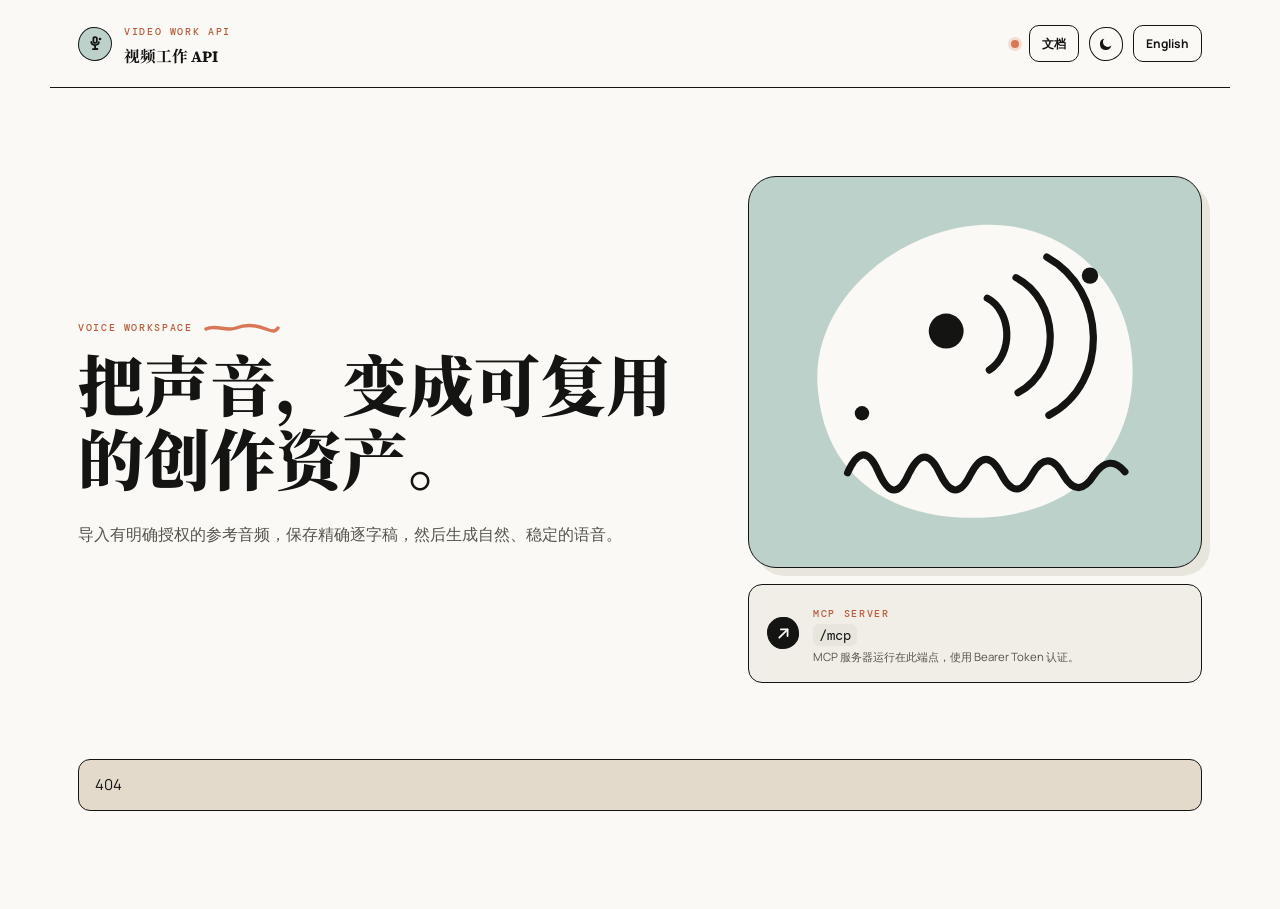
==== static/index.html @ a983465c "fix(ui): hide redundant single-generation action Signed-off-by: LIghtJUNction <lightjunction.me@gmai" ====
<!doctype html>
<html lang="zh-CN">
<head>
  <meta charset="utf-8">
  <meta name="viewport" content="width=device-width,initial-scale=1">
  <script>try{document.documentElement.dataset.theme=localStorage.getItem("vwa-theme")||"light"}catch(e){document.documentElement.dataset.theme="light"}</script>
  <title>Video Work API · 视频工作 API</title>
  <link rel="icon" type="image/svg+xml" href="/static/favicon.svg?v=20260721d">
  <link rel="stylesheet" href="/static/styles.css?v=20260722d">
  <script src="/static/theme.js?v=20260721" defer></script>
</head>
<body>
  <header class="site-header">
    <a class="brand" href="/" aria-label="Video Work API">
      <span class="brand-mark" aria-hidden="true"><svg viewBox="0 0 20 20" fill="none" stroke="currentColor" stroke-width="1.8" stroke-linecap="round"><path d="M8.4 4.1 C 8.2 2.8, 12 2.7, 11.9 4.3 L 11.8 7.6 C 11.9 9.2, 8.3 9.3, 8.4 7.8 Z"/><path d="M6.3 8 C 6.1 11.9, 14 12.1, 13.8 8.2"/><path d="M10.1 12.1 L 10.1 14.5"/><path d="M7.9 15.2 L 12.4 15"/><circle cx="15" cy="5" r="1.3" fill="currentColor" stroke="none"/></svg></span>
      <span><span class="eyebrow">VIDEO WORK API</span><strong data-i18n="title">视频工作 API</strong></span>
    </a>
    <div class="header-actions">
      <span id="modelState" class="status-pill"></span>
      <a class="button secondary compact" href="/docs" data-i18n="docs">文档</a>
      <button id="themeToggle" class="secondary compact" type="button" aria-label="切换亮色 / 深色模式">
        <svg class="icon-moon" viewBox="0 0 16 16" aria-hidden="true"><path fill="currentColor" d="M13.4 9.6 A5.8 5.8 0 1 1 6.4 2.6 A4.5 4.5 0 0 0 13.4 9.6 Z"/></svg>
        <svg class="icon-sun" viewBox="0 0 16 16" aria-hidden="true"><circle cx="8" cy="8" r="3.1" fill="currentColor"/><g stroke="currentColor" stroke-width="1.6" stroke-linecap="round"><path d="M8 1.2v1.8M8 13v1.8M1.2 8h1.8M13 8h1.8M3.2 3.2l1.3 1.3M11.5 11.5l1.3 1.3M12.8 3.2l-1.3 1.3M4.5 11.5l-1.3 1.3"/></g></svg>
      </button>
      <button id="language" class="secondary compact" type="button">English</button>
      <button id="modelDownload" class="secondary compact hidden" type="button" data-i18n="downloadModel">下载模型</button>
      <button id="logout" class="secondary compact hidden" type="button" data-i18n="logout">退出</button>
    </div>
  </header>
  <main>
    <section class="hero">
      <div class="hero-copy">
        <p class="eyebrow" data-i18n="workspaceEyebrow">VOICE WORKSPACE</p>
        <h1 data-i18n="workspaceTitle">把声音，变成可复用的创作资产。</h1>
        <p class="hero-lead" data-i18n="workspaceLead">导入有明确授权的参考音频，保存精确逐字稿，然后生成自然、稳定的语音。</p>
      </div>
      <div class="hero-visual">
        <svg class="hero-art" viewBox="0 0 440 380" role="img" aria-hidden="true" xmlns="http://www.w3.org/2000/svg">
          <path id="ivory-carrier" fill="#FAF9F5" d="M222 47 C 301 41, 367 95, 373 176 C 379 255, 331 323, 237 331 C 151 338, 75 301, 67 207 C 59 121, 143 53, 222 47 Z"/>
          <circle id="voice-source" cx="192" cy="150" r="17" fill="#141413"/>
          <g fill="none" stroke="#141413" stroke-width="7" stroke-linecap="round">
            <path id="ripple-1" d="M232 118 C 256 131, 258 172, 234 188"/>
            <path id="ripple-2" d="M260 98 C 302 120, 306 186, 262 210"/>
            <path id="ripple-3" d="M290 78 C 348 110, 352 200, 292 232"/>
            <path id="wave-band" d="M96 288 C 106 266, 116 264, 126 287 C 136 310, 146 311, 156 288 C 166 268, 176 267, 186 289 C 196 310, 206 310, 216 289 C 226 270, 236 270, 246 290 C 256 309, 266 308, 276 289 C 286 272, 296 272, 306 290 C 316 307, 326 306, 336 290 C 346 276, 356 275, 366 287"/>
          </g>
          <circle cx="332" cy="96" r="8" fill="#141413"/>
          <circle cx="110" cy="230" r="7" fill="#141413"/>
        </svg>
        <div class="endpoint-card">
          <div class="endpoint-icon" aria-hidden="true"><svg viewBox="0 0 16 16" fill="none" stroke="currentColor" stroke-width="1.9" stroke-linecap="round" stroke-linejoin="round"><path d="M3.5 12.5 L 12.2 3.8"/><path d="M5.2 3.6 L 12.4 3.5 L 12.3 10.7"/></svg></div>
          <div><span class="endpoint-label" data-i18n="endpointLabel">MCP SERVER</span><strong><code>/mcp</code></strong><p data-i18n="mcpHint">MCP 服务器运行在此端点，使用 Bearer Token 认证。</p><button id="copyAgentPrompt" class="secondary compact endpoint-copy hidden" type="button" data-i18n="copyAgentPrompt">复制 Agent 提示词</button></div>
        </div>
      </div>
    </section>
    <section id="notice" class="notice hidden" role="alert"></section>
    <section id="setupView" class="card auth-card hidden">
      <span class="step-badge">01</span>
      <h2 data-i18n="setupTitle">首次设置</h2><p data-i18n="setupHelp">运行 vwactl init 后，将一次性令牌和新密码填入此处。</p>
      <form id="setupForm"><label><span data-i18n="token">一次性令牌</span><input name="token" required autocomplete="one-time-code"></label><label><span data-i18n="password">管理员密码（至少 12 位）</span><input name="password" type="password" minlength="12" required autocomplete="new-password"></label><button data-i18n="finishSetup">完成设置</button></form>
    </section>
    <section id="loginView" class="card auth-card hidden">
      <span class="step-badge">02</span>
      <h2 data-i18n="loginTitle">管理员登录</h2><form id="loginForm"><label><span data-i18n="passwordShort">密码</span><input name="password" type="password" required autocomplete="current-password"></label><button data-i18n="login">登录</button></form>
      <div class="auth-divider"><span data-i18n="or">或</span></div>
      <button id="passkeyLogin" class="secondary hidden" type="button" data-i18n="passkeyLogin">使用 Passkey 登录</button>
      <p id="passkeyLoginSupport" class="hint hidden" data-i18n="passkeyUnsupported">当前浏览器或连接不支持 Passkey；远程访问请使用 HTTPS。</p>
    </section>
    <div id="studioView" class="hidden">
      <div class="studio">
      <aside class="card library">
        <div class="section-heading">
          <div class="library-title">
            <p class="eyebrow collapsible" data-i18n="libraryEyebrow">VOICE LIBRARY</p>
            <h2 data-i18n="library">音色库</h2>
            <p class="section-lead collapsible" data-i18n="libraryLead">管理说话人和已授权的参考音色。</p>
          </div>
          <button id="libraryToggle" class="secondary compact" type="button" aria-label="收起 / 展开音色库">
            <svg viewBox="0 0 16 16" aria-hidden="true"><path d="M10 2.5 L4.5 8 L10 13.5" fill="none" stroke="currentColor" stroke-width="2" stroke-linecap="round" stroke-linejoin="round"/></svg>
          </button>
        </div>
        <form id="speakerForm" class="inline collapsible"><label class="grow"><span data-i18n="speakerName">说话人名称</span><input name="name" maxlength="100" required></label><button data-i18n="addSpeaker">添加说话人</button></form>
        <div id="speakers" class="speaker-list collapsible"></div>
      </aside>
      <div class="studio-main">
      <section class="card generate">
        <div class="section-heading"><div><p class="eyebrow" data-i18n="generateEyebrow">GENERATE</p><h2 data-i18n="generateTitle">生成语音</h2><p class="section-lead" data-i18n="generateLead">选择音色，输入文案，马上试听结果。</p></div><span class="section-number">01</span></div>
        <form id="generateForm">
          <label><span data-i18n="voiceStyle">说话人 / 语气</span><select id="profileSelect" required aria-errormessage="generationError"></select></label>
          <label><span data-i18n="targetText">目标文案（每个非空行一条）</span><textarea id="targetText" name="target_text" rows="7" required aria-describedby="generationCount" aria-errormessage="generationError"></textarea></label>
          <div class="batch-toolbar"><span id="generationCount" class="batch-count"></span><span id="generationError" class="field-error" role="alert"></span></div>
          <label><span><span data-i18n="speed">语速</span> <output id="speedValue">1.00×</output></span><input id="speed" name="speed" type="range" min="0.75" max="1.25" step="0.05" value="1"></label>
          <div class="segmented generation-actions">
            <button id="generateButton">生成 0 条</button>
            <button id="generateSingleButton" class="secondary hidden" type="button" data-i18n="generateSingleButton">仅生成一条</button>
          </div>
        </form>
        <div id="generationBatch" class="batch-results hidden">
          <div class="batch-progress"><span id="generationProgressText" role="status" aria-live="polite" aria-atomic="true"></span><progress id="generationProgress" max="1" value="0"></progress><button id="retryGenerationFailures" type="button" class="secondary compact hidden"></button></div>
          <div id="generationJobs" class="job-list"></div>
        </div>
      </section>
      <section class="card subtitles">
        <div class="section-heading"><div><p class="eyebrow" data-i18n="subtitlesEyebrow">SUBTITLES</p><h2 data-i18n="subtitlesTitle">视频字幕提取</h2><p class="section-lead" data-i18n="subtitlesLead">输入 videos 目录中的视频文件名，提取带时间码的字幕。</p></div><span class="section-number">02</span></div>
        <form id="subtitleForm">
          <label class="grow"><span data-i18n="videoPath">视频文件名（每个非空行一项）</span><textarea id="videoPaths" name="video_path" rows="4" placeholder="clip-01.mp4&#10;clip-02.mp4" aria-describedby="subtitleCount subtitleError"></textarea></label>
          <div class="grow upload-field">
            <span data-i18n="videoUpload">也可上传视频文件（每个 ≤2 GB）</span>
            <div class="upload-control">
              <input id="videoFileInput" name="video" type="file" multiple accept="video/*,.mkv,.ts,.mpg,.mpeg,.flv,.wmv" class="visually-hidden">
              <button id="videoFileButton" type="button" class="secondary compact" data-i18n="chooseVideo">选择视频</button>
              <span id="videoFileName" class="upload-name" data-i18n="noFileChosen">未选择文件</span>
              <button id="videoFileClear" type="button" class="secondary compact hidden" data-i18n-aria-label="clearFiles" aria-label="清空已选文件" data-i18n="clear">清空</button>
            </div>
          </div>
          <div class="batch-toolbar"><span id="subtitleCount" class="batch-count"></span><span id="subtitleError" class="field-error" role="alert"></span></div>
          <button id="subtitleButton">提取 0 项字幕</button>
        </form>
        <p class="hint" data-i18n="subtitlesHint">首次提取会下载 ASR 模型，长视频可能需要几分钟。</p>
        <div id="subtitleBatch" class="batch-results hidden">
          <div class="batch-progress"><span id="subtitleProgressText" role="status" aria-live="polite" aria-atomic="true"></span><progress id="subtitleProgress" max="1" value="0"></progress><button id="retrySubtitleFailures" type="button" class="secondary compact hidden"></button></div>
          <div id="subtitleJobs" class="job-list"></div>
        </div>
      </section>
      <section class="card passkeys">
        <div class="section-heading"><div><p class="eyebrow">PASSKEYS</p><h2 data-i18n="passkeysTitle">Passkey 管理</h2><p class="section-lead" data-i18n="passkeysLead">添加本机或安全密钥，下次可免输密码登录。</p></div><span class="section-number">03</span></div>
        <p id="passkeySupport" class="hint hidden"></p>
        <form id="passkeyForm" class="inline"><label class="grow"><span data-i18n="passkeyName">设备名称</span><input name="name" maxlength="100" required placeholder="MacBook Touch ID"></label><button data-i18n="addPasskey">添加 Passkey</button></form>
        <div id="passkeyList" class="passkey-list"></div>
        <p class="hint" data-i18n="passwordRecovery">管理员密码会保留作为恢复登录方式。</p>
      </section>
      </div>
      </div>
    </div>
  </main>
  <template id="speakerTemplate">
    <article class="speaker">
      <div class="speaker-head">
        <h3></h3>
        <div class="speaker-head-actions">
          <button type="button" class="secondary compact rename-speaker" data-i18n="renameSpeaker">重命名</button>
          <button type="button" class="danger delete-speaker" data-i18n="deleteSpeaker">删除说话人</button>
        </div>
      </div>
      <div class="profiles"></div>
      <form class="profile-form">
        <p class="hint" data-i18n="recordPreferred">推荐：直接录制 8–15 秒</p>
        <div class="record-controls">
          <button type="button" class="record-start" data-i18n="startRecording">开始录音</button>
          <button type="button" class="record-stop secondary hidden" data-i18n="stopRecording">停止</button>
          <button type="button" class="record-discard secondary hidden" data-i18n="discardRecording">丢弃重录</button>
          <span class="record-timer">00:00</span>
        </div>
        <p class="record-state"></p>
        <audio class="record-preview hidden" controls></audio>
        <label><span data-i18n="styleName">语气名称</span><input name="style_name" maxlength="100" required></label>
        <label><span data-i18n="audioFile">音频（推荐 8–15 秒）</span><input name="audio" type="file" accept=".wav,.mp3,.m4a,.flac,.ogg,.webm,audio/*"></label>
        <label><span data-i18n="transcript">参考录音逐字稿</span><textarea name="prompt_text" maxlength="2000" rows="3" required></textarea></label>
        <label class="checkbox"><input name="consent" type="checkbox" required><span data-i18n="rights">我确认拥有克隆及使用该声音的明确权利和同意。</span></label>
        <button data-i18n="upload">上传并转换</button>
      </form>
    </article>
  </template>
  <script src="/static/batch-core.js?v=20260722e"></script>
  <script src="/static/agent-prompt.js?v=20260722-1"></script>
  <script src="/static/app.js?v=20260722g"></script>
</body>
</html>
---- static/styles.css ----
@import url("https://fonts.googleapis.com/css2?family=DM+Mono:wght@400;500&family=Manrope:wght@400;500;600;700;800&family=Noto+Serif+SC:wght@600;900&family=Source+Serif+4:opsz,wght@8..60,600;8..60,700;8..60,900&display=swap");

/* ————————————————————————————————————————————————
   Video Work API · Anthropic editorial design system
   ivory canvas / ink linework / one clay accent
   ———————————————————————————————————————————————— */

:root {
  color-scheme: light;
  --paper: #FAF9F5;
  --paper-2: #F0EEE6;
  --paper-3: #E8E6DC;
  --ink: #141413;
  --ink-soft: #57534B;
  --line-soft: #D8D4C8;
  --clay: #D97757;
  --clay-deep: #B85C3D;
  --surface-tint: #BCD1CA;
  --surface-warm: #E3DACC;
  --heather: #CBCADB;
  --danger: #A4442E;
  --on-strong: #FAF9F5;
  --ring: #D9775738;
  --shadow-pop: #1414132e;
  --serif: "Source Serif 4", "Noto Serif SC", "Source Han Serif SC", "Songti SC", Georgia, serif;
  --sans: "Manrope", system-ui, -apple-system, "PingFang SC", "Microsoft YaHei", sans-serif;
  --mono: "DM Mono", ui-monospace, "SF Mono", monospace;
  font: 15px/1.6 var(--sans);
}

[data-theme="dark"] {
  color-scheme: dark;
  --paper: #171613;
  --paper-2: #201F1A;
  --paper-3: #2B2A23;
  --ink: #EDEAE0;
  --ink-soft: #A8A399;
  --line-soft: #3B3930;
  --clay: #D97757;
  --clay-deep: #E08A66;
  --surface-tint: #2E3A35;
  --surface-warm: #38312A;
  --heather: #34333F;
  --danger: #D9776B;
  --on-strong: #FAF9F5;
  --ring: #D9775745;
  --shadow-pop: #00000070;
}

* { box-sizing: border-box; }
html { background: var(--paper); }
body {
  margin: 0;
  min-height: 100vh;
  color: var(--ink);
  background: var(--paper);
}
::selection { color: var(--paper); background: var(--clay); }

header, main { width: min(1180px, 100%); margin: auto; padding-inline: 28px; }

/* ——— header ——— */
.site-header {
  min-height: 88px;
  display: flex;
  align-items: center;
  justify-content: space-between;
  gap: 24px;
  border-bottom: 1.5px solid var(--ink);
}
.brand { display: flex; align-items: center; gap: 12px; color: var(--ink); text-decoration: none; }
.brand strong { display: block; margin-top: 2px; font-family: var(--serif); font-size: 1.05rem; font-weight: 700; letter-spacing: 0; }
.brand-mark {
  width: 34px; height: 34px;
  display: grid; place-items: center;
  border: 1.5px solid var(--ink);
  border-radius: 46% 54% 50% 50% / 52% 48% 52% 48%; /* hand-drawn wobble */
  color: var(--ink);
  background: var(--surface-tint);
}
.brand-mark svg { width: 20px; height: 20px; }
.header-actions, .inline, .record-controls { display: flex; align-items: center; gap: 10px; }

.eyebrow, .endpoint-label, .result-label {
  color: var(--clay-deep);
  font: 500 .68rem/1 var(--mono);
  letter-spacing: .16em;
  text-transform: uppercase;
}

.status-pill { display: inline-flex; align-items: center; gap: 7px; color: var(--ink-soft); font: 500 .76rem var(--mono); }
.status-pill::before {
  content: "";
  width: 8px; height: 8px;
  border-radius: 50%;
  background: var(--clay);
  box-shadow: 0 0 0 3px var(--ring);
}

/* ——— hero ——— */
.hero {
  display: grid;
  grid-template-columns: 1.15fr .85fr;
  align-items: center;
  gap: 56px;
  padding: 88px 0 76px;
}
.hero .eyebrow { display: flex; align-items: center; gap: 12px; }
.hero .eyebrow::after {
  content: "";
  width: 76px; height: 12px;
  background: url("data:image/svg+xml,%3Csvg xmlns='http://www.w3.org/2000/svg' width='76' height='12' viewBox='0 0 76 12'%3E%3Cpath d='M2 7 C 12 2, 22 10, 32 6 S 52 3, 62 7 S 72 8, 74 6' fill='none' stroke='%23D97757' stroke-width='3.5' stroke-linecap='round'/%3E%3C/svg%3E") center / contain no-repeat;
}
.hero h1 {
  max-width: 720px;
  margin: 18px 0 22px;
  font-family: var(--serif);
  font-weight: 900;
  font-size: clamp(2.5rem, 5.6vw, 4.4rem);
  line-height: 1.12;
}
.hero-lead { max-width: 560px; margin: 0; color: var(--ink-soft); font-size: 1.06rem; }

/* hero illustration: accent field + ivory carrier + ink gesture (inline SVG) */
.hero-visual { display: grid; gap: 16px; align-content: center; }
.hero-art {
  display: block;
  width: 100%;
  height: auto;
  border: 1.5px solid var(--ink);
  border-radius: 28px;
  background: var(--surface-tint);
  box-shadow: 8px 8px 0 var(--paper-3);
}

.endpoint-card {
  display: flex; gap: 14px; align-items: center;
  padding: 15px 18px;
  border: 1.5px solid var(--ink);
  border-radius: 14px;
  background: var(--paper-2);
}
.endpoint-icon {
  display: grid; place-items: center;
  flex: 0 0 32px; width: 32px; height: 32px;
  border: 1.5px solid var(--ink);
  border-radius: 50% 46% 52% 48% / 48% 52% 46% 54%;
  color: var(--paper);
  background: var(--ink);
}
.endpoint-icon svg { width: 15px; height: 15px; }
.endpoint-card strong { display: block; font: 500 1.1rem var(--mono); }
.endpoint-card code { color: var(--ink); }
.endpoint-card p { margin: 3px 0 0; color: var(--ink-soft); font-size: .76rem; }
.endpoint-copy { margin-top: 8px; }

.visually-hidden {
  position: absolute;
  width: 1px; height: 1px;
  padding: 0; margin: -1px;
  overflow: hidden;
  clip: rect(0 0 0 0);
  white-space: nowrap;
  border: 0;
}
.upload-field {
  display: grid; gap: 7px;
  color: var(--ink-soft);
  font-size: .8rem; font-weight: 600;
}
.upload-control { display: flex; align-items: center; gap: 8px; }
.upload-name {
  flex: 1; min-width: 0;
  overflow: hidden; text-overflow: ellipsis; white-space: nowrap;
  color: var(--ink-soft);
  font-size: .85rem; font-weight: 400;
}
.upload-name.has-file { color: var(--ink); }

/* ——— type & sections ——— */
h1, h2, h3 { margin: .2rem 0 .7rem; line-height: 1.15; }
h2 { font-family: var(--serif); font-weight: 700; font-size: 1.7rem; }
h3 { font-size: 1rem; }
main { padding-bottom: 80px; }

.studio {
  display: grid;
  grid-template-columns: minmax(300px, 380px) 1fr;
  gap: 22px;
  align-items: start;
  transition: grid-template-columns .35s cubic-bezier(.32,.72,0,1);
}
.studio.library-collapsed { grid-template-columns: 64px 1fr; }
.studio-main { display: grid; gap: 22px; }

.library .section-heading { margin-bottom: 18px; }
#libraryToggle { flex: 0 0 auto; width: 34px; height: 34px; padding: 0; display: inline-grid; place-items: center; border-radius: 50% 46% 52% 48% / 48% 52% 46% 54%; }
#libraryToggle svg { width: 15px; height: 15px; transition: transform .3s; }
.studio.library-collapsed #libraryToggle svg { transform: rotate(180deg); }
.studio.library-collapsed .library { padding: 16px 10px; }
.studio.library-collapsed .library .section-heading { flex-direction: column; align-items: center; gap: 16px; margin-bottom: 0; }
.studio.library-collapsed .library h2 { margin: 0; font-size: 1.05rem; writing-mode: vertical-rl; letter-spacing: .25em; }
.studio.library-collapsed .collapsible { display: none; }

.card {
  position: relative;
  padding: 28px;
  border: 1.5px solid var(--ink);
  border-radius: 20px;
  background: var(--paper);
  box-shadow: 8px 8px 0 var(--paper-3);
}
.auth-card { max-width: 560px; margin: 48px auto 40px; }
.auth-card > p { margin: -2px 0 26px; color: var(--ink-soft); }
.auth-divider { display: flex; align-items: center; gap: 10px; margin: 16px 0; color: var(--ink-soft); font-size: .75rem; }
.auth-divider::before, .auth-divider::after { content: ""; flex: 1; border-top: 1px solid var(--line-soft); }
#passkeyLogin { width: 100%; }

.step-badge {
  display: inline-grid; place-items: center;
  min-width: 34px; height: 25px;
  margin-bottom: 18px; padding-inline: 6px;
  border: 1.5px solid var(--ink);
  border-radius: 48% 52% 50% 50% / 55% 48% 52% 45%;
  color: var(--ink);
  background: var(--surface-warm);
  font: 500 .7rem var(--mono);
}
.section-heading { display: flex; align-items: flex-start; justify-content: space-between; gap: 18px; margin-bottom: 24px; }
.section-lead { margin: -2px 0 0; color: var(--ink-soft); font-size: .84rem; }
.section-number {
  display: inline-grid; place-items: center;
  width: 36px; height: 36px;
  border: 1.5px solid var(--ink);
  border-radius: 46% 54% 50% 50% / 52% 48% 55% 45%;
  color: var(--ink);
  background: var(--surface-tint);
  font: 500 .72rem var(--mono);
}
.generate .section-number { background: var(--surface-warm); }

.notice {
  margin-bottom: 18px;
  padding: 13px 16px;
  border: 1.5px solid var(--ink);
  border-radius: 12px;
  color: var(--ink);
  background: var(--surface-warm);
}
.hidden { display: none !important; }

/* ——— forms ——— */
form { display: grid; gap: 16px; }
label { display: grid; gap: 7px; color: var(--ink-soft); font-size: .8rem; font-weight: 600; }
.grow { flex: 1; }

input, textarea, select, button, .button {
  font: inherit;
  border-radius: 10px;
  border: 1.5px solid var(--line-soft);
  padding: 11px 13px;
}
input, textarea, select {
  width: 100%;
  color: var(--ink);
  background: var(--paper);
  outline: none;
  transition: border-color .15s, box-shadow .15s;
}
textarea { resize: vertical; min-height: 146px; }
input:focus, textarea:focus, select:focus {
  border-color: var(--ink);
  box-shadow: 0 0 0 3px var(--ring);
}
input[type="range"] { accent-color: var(--clay); padding-inline: 0; border-color: transparent; background: transparent; }
.checkbox input { accent-color: var(--clay); }

.inline {
  align-items: end;
  padding: 14px;
  border: 1.5px solid var(--line-soft);
  border-radius: 13px;
  background: var(--paper-2);
}
.inline button { flex: 0 0 auto; }

button, .button {
  color: var(--paper);
  border: 1.5px solid var(--ink);
  background: var(--ink);
  font-weight: 700;
  cursor: pointer;
  text-align: center;
  text-decoration: none;
  transition: transform .15s, box-shadow .15s;
}
button:hover, .button:hover { transform: translate(-1px, -1px); box-shadow: 3px 3px 0 var(--clay); }
button.secondary, .button.secondary {
  color: var(--ink);
  border-color: var(--ink);
  background: transparent;
}
button.danger {
  padding: 6px 10px;
  color: var(--danger);
  border-color: var(--danger);
  background: transparent;
  font-size: .72rem;
}
button:disabled { opacity: .5; cursor: wait; transform: none; box-shadow: none; }
:focus-visible { outline: 3px solid var(--clay); outline-offset: 2px; }
.compact { padding: 8px 12px; font-size: .8rem; }

.segmented {
  display: grid;
  grid-template-columns: minmax(0, 1fr) minmax(7.5rem, .32fr);
}
.segmented > button {
  min-width: 0;
  border-radius: 0;
}
.segmented > button:first-child { border-radius: 10px 0 0 10px; }
.segmented > button:last-child {
  margin-left: -1.5px;
  border-radius: 0 10px 10px 0;
  padding-inline: 10px;
  white-space: nowrap;
}
.segmented > button:focus-visible { position: relative; z-index: 1; }

#themeToggle { display: inline-grid; place-items: center; width: 34px; height: 34px; padding: 0; border-radius: 50% 46% 52% 48% / 48% 52% 46% 54%; }
#themeToggle svg { width: 16px; height: 16px; }
[data-theme="light"] .icon-sun, [data-theme="dark"] .icon-moon { display: none; }

/* ——— speakers & profiles ——— */
.speaker-list { display: grid; gap: 14px; margin-top: 18px; }
.speaker {
  padding: 18px;
  border: 1.5px solid var(--ink);
  border-radius: 14px;
  background: var(--paper-2);
}
.speaker-head { display: flex; align-items: center; justify-content: space-between; gap: 12px; }
.speaker-head h3,
.speaker-title {
  font-family: var(--serif);
  font-size: 1.15rem;
  cursor: pointer;
  border-radius: 6px;
  padding: 2px 4px;
  margin: -2px -4px;
}
.speaker-title:hover { background: var(--surface-tint, rgba(0,0,0,.04)); }
.speaker-head-actions { display: flex; flex-wrap: wrap; align-items: center; gap: 8px; flex-shrink: 0; }
.profiles { display: grid; gap: 7px; margin: 14px 0; }
.passkey-list { display: grid; gap: 8px; margin: 16px 0; }
.passkey-row { display: flex; align-items: center; justify-content: space-between; gap: 12px; padding: 11px 12px; border: 1.5px solid var(--line-soft); border-radius: 10px; }
.passkey-row > div { display: grid; gap: 2px; min-width: 0; }
.passkey-row strong { overflow-wrap: anywhere; }
.passkey-row span { color: var(--ink-soft); font: .7rem var(--mono); }
.profile {
  display: flex; align-items: center; justify-content: space-between; gap: 10px;
  padding: 9px 12px;
  border: 1px solid var(--line-soft);
  border-radius: 9px;
  color: var(--ink-soft);
  background: var(--paper);
  font-size: .8rem;
}
.profile-label {
  flex: 1;
  min-width: 0;
  cursor: pointer;
  border-radius: 6px;
  padding: 2px 4px;
  margin: -2px -4px;
}
.profile-label:hover { background: var(--surface-tint, rgba(0,0,0,.04)); color: var(--ink); }
.profile-actions { display: flex; flex-wrap: wrap; align-items: center; gap: 6px; flex-shrink: 0; }
.inline-rename {
  display: flex;
  flex-wrap: wrap;
  align-items: center;
  gap: 8px;
  flex: 1;
  min-width: 0;
}
.inline-rename-input {
  flex: 1;
  min-width: 8rem;
  max-width: 22rem;
  margin: 0;
  padding: 6px 10px;
  font: inherit;
  font-size: .9rem;
  border: 1.5px solid var(--line-soft);
  border-radius: 8px;
  background: var(--paper);
  color: var(--ink);
}
.inline-rename-input:focus {
  outline: none;
  border-color: var(--clay, #c4785a);
  box-shadow: 0 0 0 3px color-mix(in srgb, var(--clay, #c4785a) 22%, transparent);
}
.speaker-head .inline-rename { width: 100%; max-width: 28rem; }
.speaker-head .inline-rename-input { font-family: var(--serif); font-size: 1.05rem; }
.profile-form { margin-top: 18px; padding-top: 18px; border-top: 1.5px dashed var(--line-soft); }
.hint, .record-state { margin: 0; color: var(--ink-soft); font-size: .76rem; }
.record-controls { flex-wrap: wrap; }
.record-timer { color: var(--clay-deep); font: 500 .8rem var(--mono); }
.record-preview, .result audio { width: 100%; }
.checkbox { display: flex; align-items: flex-start; flex-direction: row; gap: 9px; }
.checkbox input { width: auto; margin-top: 4px; }

.result { display: grid; gap: 12px; margin-top: 22px; padding-top: 20px; border-top: 1.5px dashed var(--line-soft); }
.result .button { width: 100%; }

/* ——— sequential batch queues ——— */
.batch-toolbar {
  display: flex;
  flex-wrap: wrap;
  align-items: baseline;
  justify-content: space-between;
  gap: 6px 16px;
  margin-top: -8px;
}
.batch-count { color: var(--ink-soft); font: 500 .74rem var(--mono); }
.field-error, .job-error { color: var(--danger); font-size: .78rem; font-weight: 700; }
.field-error:empty { display: none; }
.batch-results {
  display: grid;
  gap: 12px;
  margin-top: 20px;
  padding-top: 18px;
  border-top: 1.5px dashed var(--line-soft);
}
.batch-progress {
  display: grid;
  grid-template-columns: minmax(180px, auto) minmax(140px, 1fr) auto;
  align-items: center;
  gap: 12px;
  color: var(--ink-soft);
  font: 500 .75rem var(--mono);
}
.batch-progress progress { width: 100%; height: 8px; accent-color: var(--clay); }
.job-list { display: grid; gap: 8px; }
.job-row {
  display: grid;
  gap: 10px;
  padding: 12px 14px;
  border: 1.5px solid var(--line-soft);
  border-left-width: 5px;
  border-radius: 11px;
  background: var(--paper-2);
}
.job-row.status-pending { border-left-color: var(--ink-soft); }
.job-row.status-running { border-left-color: var(--clay); }
.job-row.status-complete { border-left-color: #51765f; }
.job-row.status-failed { border-left-color: var(--danger); }
.job-head { display: flex; align-items: baseline; justify-content: space-between; gap: 14px; min-width: 0; }
.job-head strong { min-width: 0; overflow: hidden; text-overflow: ellipsis; white-space: nowrap; font-size: .86rem; }
.job-status {
  flex: 0 0 auto;
  padding: 3px 8px;
  border: 1px solid currentColor;
  border-radius: 999px;
  color: var(--ink-soft);
  font: 500 .66rem var(--mono);
}
.status-running .job-status { color: var(--clay-deep); }
.status-complete .job-status { color: #3f684d; }
.status-failed .job-status { color: var(--danger); }
.job-content { display: grid; gap: 10px; }
.generation-output { grid-template-columns: minmax(220px, 1fr) auto; align-items: center; }
.generation-output audio { width: 100%; height: 38px; }
.job-error { margin: 0; }
.retry-item { justify-self: start; }
.subtitle-output details { border-top: 1px dashed var(--line-soft); padding-top: 8px; }
.subtitle-output summary { cursor: pointer; color: var(--ink-soft); font-size: .78rem; font-weight: 700; }
.subtitle-output .segments { margin-top: 8px; max-height: 280px; }

/* ——— subtitles ——— */
.card.subtitles > .hint { margin-top: 10px; }
.subtitle-result { display: grid; gap: 16px; margin-top: 20px; padding-top: 18px; border-top: 1.5px dashed var(--line-soft); }
.segments {
  display: grid;
  max-height: 380px;
  overflow-y: auto;
  border: 1.5px solid var(--ink);
  border-radius: 12px;
}
.segment {
  display: grid;
  grid-template-columns: 200px 1fr;
  gap: 14px;
  align-items: baseline;
  padding: 9px 14px;
  font-size: .85rem;
  background: var(--paper);
}
.segment:nth-child(even) { background: var(--paper-2); }
.segment + .segment { border-top: 1px solid var(--line-soft); }
.segment-time { color: var(--clay-deep); font: 500 .74rem var(--mono); white-space: nowrap; }
.segment-empty { padding: 14px; }
.subtitle-actions { display: flex; gap: 10px; }

/* ——— docs page ——— */
.docs-main { max-width: 920px; }
.docs-hero { padding: 72px 0 40px; }
.docs-hero h1 {
  margin: 14px 0 16px;
  font-family: var(--serif);
  font-weight: 900;
  font-size: clamp(2.2rem, 5vw, 3.6rem);
}
.docs-meta { display: flex; flex-wrap: wrap; gap: 10px; margin-top: 22px; }
.docs-chip {
  padding: 7px 13px;
  border: 1.5px solid var(--ink);
  border-radius: 999px;
  background: var(--paper-2);
  font: 500 .74rem var(--mono);
}
.docs-chip code { background: none; padding: 0; }

.docs-toc { margin-bottom: 26px; }
.docs-toc ul { display: flex; flex-wrap: wrap; gap: 8px 22px; margin: 10px 0 0; padding: 0; list-style: none; }
.docs-toc a { color: var(--ink); font-weight: 600; text-decoration: none; border-bottom: 2px solid var(--clay); }
.docs-toc a:hover { color: var(--clay-deep); }

.docs-section { margin-bottom: 26px; scroll-margin-top: 24px; }
.docs-list { margin: 6px 0 0; padding-left: 20px; display: grid; gap: 8px; color: var(--ink-soft); }
.docs-note {
  margin: 18px 0 0;
  padding: 13px 16px;
  border: 1.5px solid var(--ink);
  border-left-width: 6px;
  border-radius: 10px;
  background: var(--surface-warm);
  font-size: .86rem;
}
.docs-code {
  margin: 10px 0 20px;
  padding: 15px 17px;
  border: 1.5px solid var(--ink);
  border-radius: 12px;
  background: var(--paper-2);
  overflow-x: auto;
}
.docs-code code { background: none; padding: 0; font-size: .8rem; }

code {
  padding: 2px 6px;
  border-radius: 6px;
  background: var(--paper-3);
  font: .86em var(--mono);
}

.endpoint-table { display: grid; margin-top: 14px; border: 1.5px solid var(--ink); border-radius: 12px; overflow: hidden; }
.endpoint-row {
  display: grid;
  grid-template-columns: 90px minmax(150px, 1.1fr) 80px 1.6fr;
  gap: 14px;
  align-items: baseline;
  padding: 11px 16px;
  font-size: .82rem;
  background: var(--paper);
}
.endpoint-row:nth-child(even) { background: var(--paper-2); }
.endpoint-row + .endpoint-row { border-top: 1px solid var(--line-soft); }
.endpoint-row code { background: none; padding: 0; }
.endpoint-head {
  color: var(--paper);
  background: var(--ink) !important;
  font: 500 .68rem var(--mono);
  letter-spacing: .14em;
  text-transform: uppercase;
}
.endpoint-table.tools .endpoint-row { grid-template-columns: minmax(160px, 1fr) 1.4fr 1.2fr; }

.method {
  display: inline-block;
  padding: 3px 9px;
  border: 1.5px solid var(--ink);
  border-radius: 999px;
  font: 500 .68rem var(--mono);
}
.method.get { background: var(--surface-tint); }
.method.post { color: var(--paper); background: var(--clay); }
.method.patch { color: var(--paper); background: var(--clay-deep, #7a5a45); }
.method.del { color: var(--paper); background: var(--danger); }

/* ——— responsive ——— */
@media (max-width: 820px) {
  .hero { grid-template-columns: 1fr; padding: 56px 0 46px; gap: 34px; }
  .hero h1 { font-size: clamp(2.3rem, 10vw, 3.6rem); }
  .endpoint-row { grid-template-columns: 74px 1fr 1.4fr; }
  .endpoint-row span:nth-child(3) { display: none; }
  .endpoint-table.tools .endpoint-row { grid-template-columns: 1fr 1.2fr; }
  .endpoint-table.tools .endpoint-row span:nth-child(2) { display: none; }
}
@media (max-width: 640px) {
  .studio, .studio.library-collapsed { grid-template-columns: 1fr; }
  .studio.library-collapsed .library { padding: 14px 20px; }
  .studio.library-collapsed .library .section-heading { flex-direction: row; justify-content: space-between; }
  .studio.library-collapsed .library h2 { writing-mode: horizontal-tb; letter-spacing: 0; }
}
@media (max-width: 560px) {
  header, main { padding-inline: 18px; }
  .site-header { min-height: 72px; flex-wrap: wrap; padding-block: 10px; }
  .header-actions { gap: 6px; flex-wrap: wrap; }
  .hero { padding-top: 44px; }
  .card { padding: 20px; }
  .inline { align-items: stretch; flex-direction: column; }
  .inline button { width: 100%; }
  .speaker-head { align-items: flex-start; flex-direction: column; }
  .endpoint-row { grid-template-columns: 1fr; gap: 4px; }
  .endpoint-row span:nth-child(3) { display: none; }
  .endpoint-head { display: none; }
  .batch-progress { grid-template-columns: 1fr; }
  .batch-progress button { width: 100%; }
  .job-head { align-items: flex-start; }
  .generation-output { grid-template-columns: 1fr; }
  .generation-output .button { width: 100%; }
  .upload-control { align-items: stretch; flex-direction: column; }
  .upload-control button { width: 100%; }
  .segment { grid-template-columns: 1fr; gap: 3px; }
}
@media (prefers-reduced-motion: reduce) {
  *, *::before, *::after { scroll-behavior: auto !important; transition: none !important; }
}
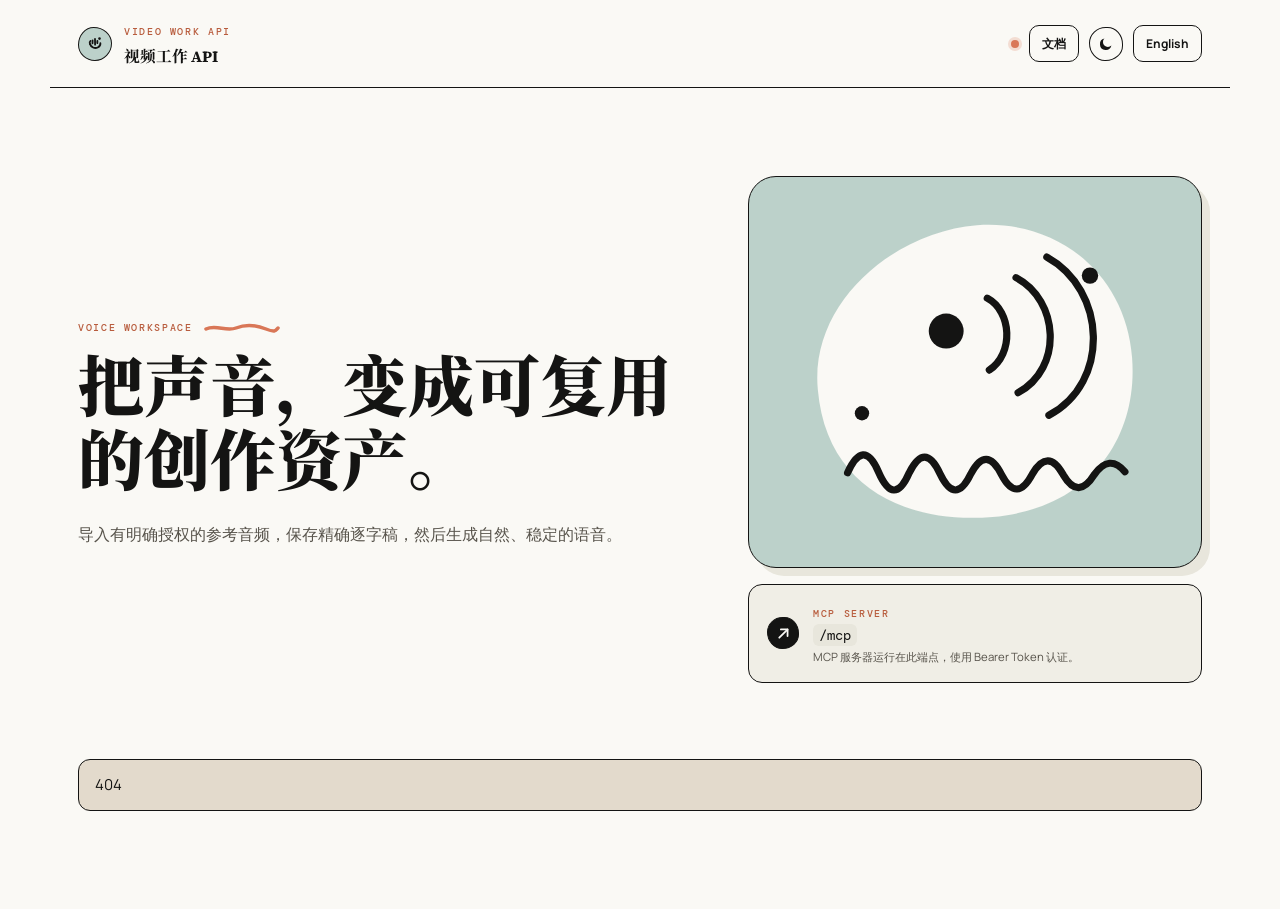
==== commit f04535c7: "feat(static): redraw brand mark as hand-cupped soundwave" ====
--- a/static/index.html
+++ b/static/index.html
@@ -5,14 +5,14 @@
   <meta name="viewport" content="width=device-width,initial-scale=1">
   <script>try{document.documentElement.dataset.theme=localStorage.getItem("vwa-theme")||"light"}catch(e){document.documentElement.dataset.theme="light"}</script>
   <title>Video Work API · 视频工作 API</title>
-  <link rel="icon" type="image/svg+xml" href="/static/favicon.svg?v=20260721d">
+  <link rel="icon" type="image/svg+xml" href="/static/favicon.svg?v=20260723a">
   <link rel="stylesheet" href="/static/styles.css?v=20260722d">
   <script src="/static/theme.js?v=20260721" defer></script>
 </head>
 <body>
   <header class="site-header">
     <a class="brand" href="/" aria-label="Video Work API">
-      <span class="brand-mark" aria-hidden="true"><svg viewBox="0 0 20 20" fill="none" stroke="currentColor" stroke-width="1.8" stroke-linecap="round"><path d="M8.4 4.1 C 8.2 2.8, 12 2.7, 11.9 4.3 L 11.8 7.6 C 11.9 9.2, 8.3 9.3, 8.4 7.8 Z"/><path d="M6.3 8 C 6.1 11.9, 14 12.1, 13.8 8.2"/><path d="M10.1 12.1 L 10.1 14.5"/><path d="M7.9 15.2 L 12.4 15"/><circle cx="15" cy="5" r="1.3" fill="currentColor" stroke="none"/></svg></span>
+      <span class="brand-mark" aria-hidden="true"><svg viewBox="0 0 20 20" fill="none" stroke="currentColor" stroke-width="1.8" stroke-linecap="round"><path d="M7.6 6.5 L 7.5 9.3"/><path d="M10 5 L 10.1 10.7"/><path d="M12.4 6.9 L 12.3 9.1"/><path d="M4.9 9.9 C 6 13.3, 9.7 14.8, 12.7 13.5 C 14.5 12.7, 15.5 11, 15.4 9.2"/><path d="M4.9 9.9 C 4.5 8.8, 4.7 7.6, 5.5 6.9"/><circle cx="14.5" cy="4.6" r="1.3" fill="currentColor" stroke="none"/></svg></span>
       <span><span class="eyebrow">VIDEO WORK API</span><strong data-i18n="title">视频工作 API</strong></span>
     </a>
     <div class="header-actions">
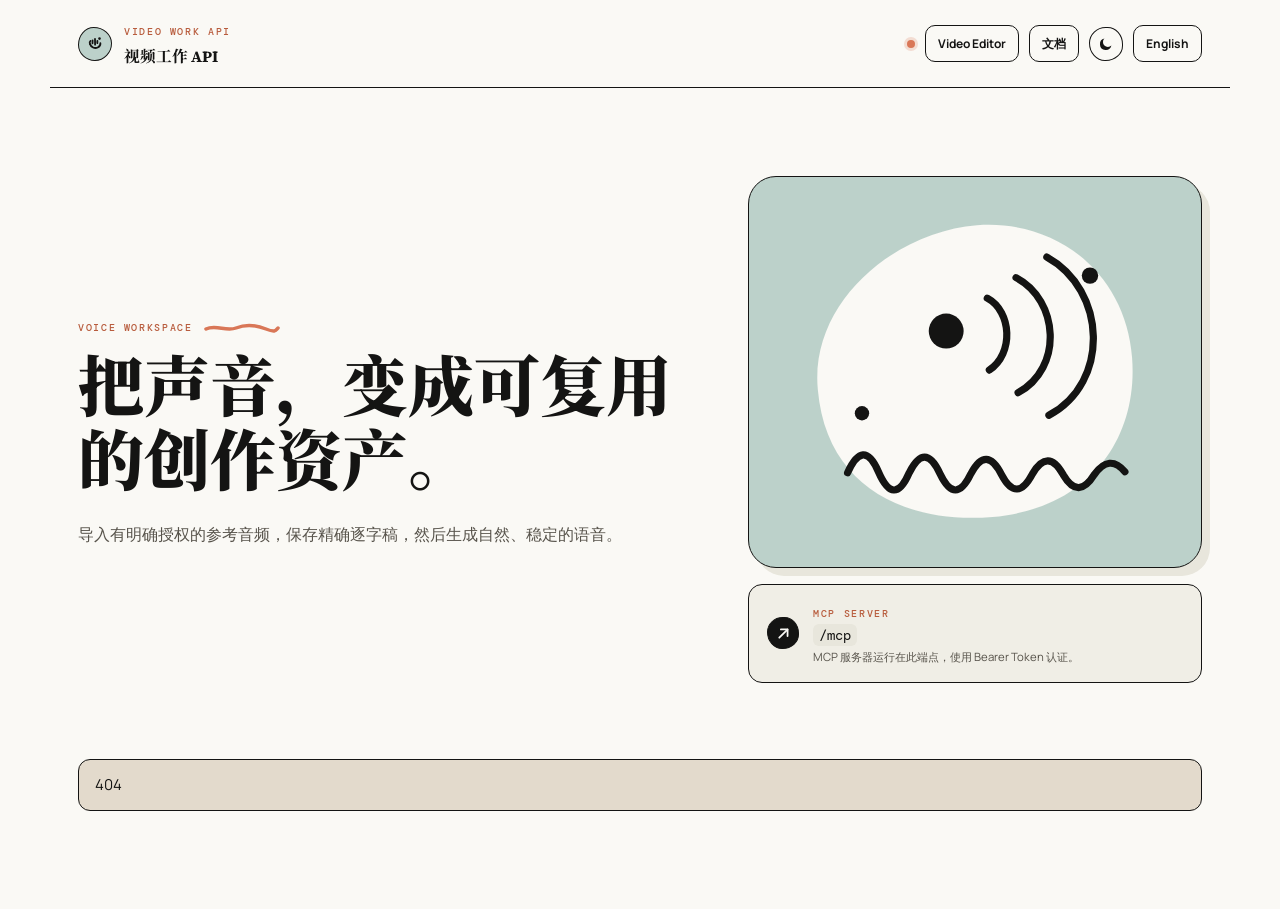
==== commit eecfebac: "feat: add resilient video project editor" ====
--- a/static/index.html
+++ b/static/index.html
@@ -17,6 +17,7 @@
     </a>
     <div class="header-actions">
       <span id="modelState" class="status-pill"></span>
+      <a class="button secondary compact" href="/editor">Video Editor</a>
       <a class="button secondary compact" href="/docs" data-i18n="docs">文档</a>
       <button id="themeToggle" class="secondary compact" type="button" aria-label="切换亮色 / 深色模式">
         <svg class="icon-moon" viewBox="0 0 16 16" aria-hidden="true"><path fill="currentColor" d="M13.4 9.6 A5.8 5.8 0 1 1 6.4 2.6 A4.5 4.5 0 0 0 13.4 9.6 Z"/></svg>
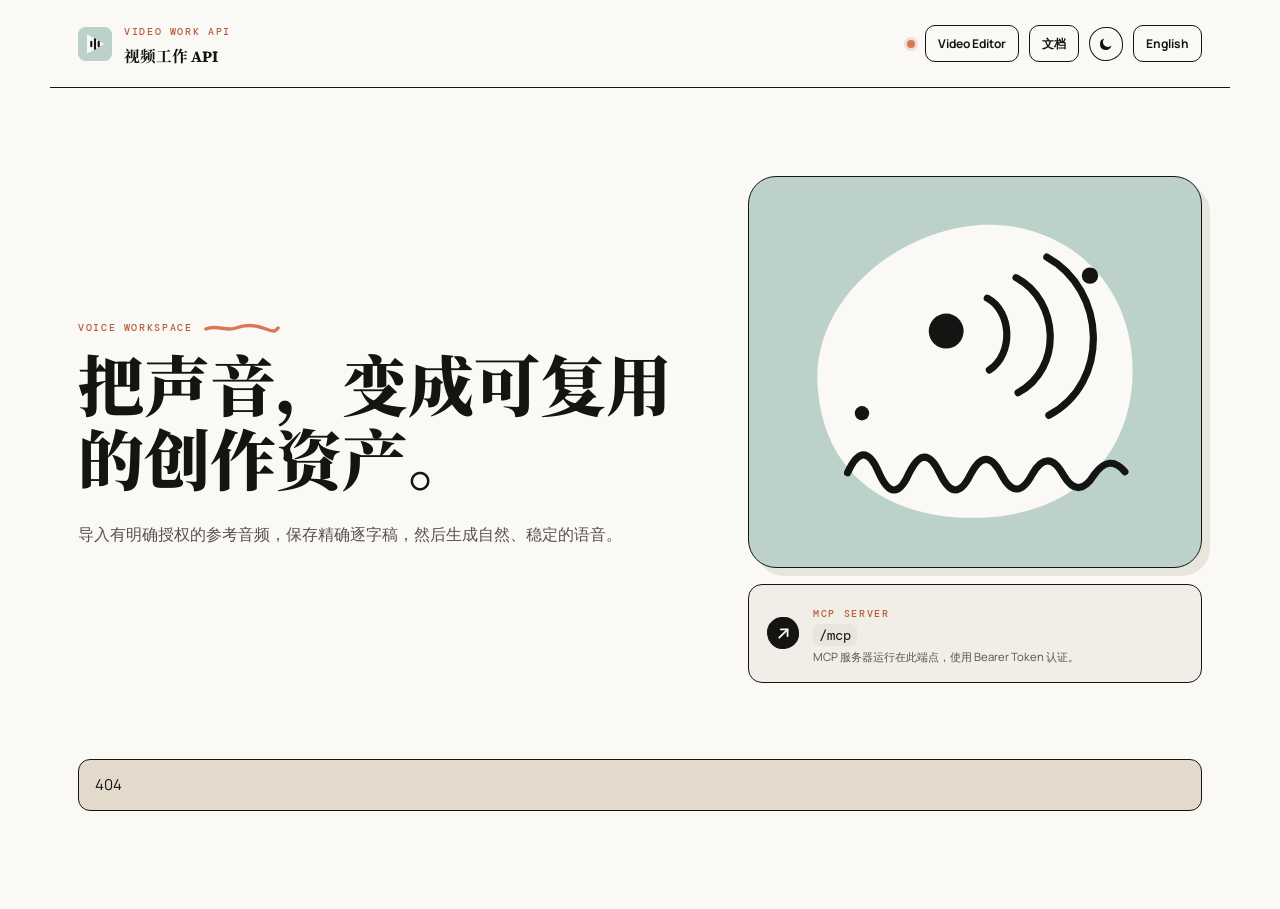
==== commit e1c43c0d: "feat(static): unify video audio brand mark" ====
--- a/static/index.html
+++ b/static/index.html
@@ -5,14 +5,14 @@
   <meta name="viewport" content="width=device-width,initial-scale=1">
   <script>try{document.documentElement.dataset.theme=localStorage.getItem("vwa-theme")||"light"}catch(e){document.documentElement.dataset.theme="light"}</script>
   <title>Video Work API · 视频工作 API</title>
-  <link rel="icon" type="image/svg+xml" href="/static/favicon.svg?v=20260723a">
-  <link rel="stylesheet" href="/static/styles.css?v=20260722d">
+  <link rel="icon" type="image/svg+xml" href="/static/favicon.svg?v=20260726-logo">
+  <link rel="stylesheet" href="/static/styles.css?v=20260726-logo">
   <script src="/static/theme.js?v=20260721" defer></script>
 </head>
 <body>
   <header class="site-header">
     <a class="brand" href="/" aria-label="Video Work API">
-      <span class="brand-mark" aria-hidden="true"><svg viewBox="0 0 20 20" fill="none" stroke="currentColor" stroke-width="1.8" stroke-linecap="round"><path d="M7.6 6.5 L 7.5 9.3"/><path d="M10 5 L 10.1 10.7"/><path d="M12.4 6.9 L 12.3 9.1"/><path d="M4.9 9.9 C 6 13.3, 9.7 14.8, 12.7 13.5 C 14.5 12.7, 15.5 11, 15.4 9.2"/><path d="M4.9 9.9 C 4.5 8.8, 4.7 7.6, 5.5 6.9"/><circle cx="14.5" cy="4.6" r="1.3" fill="currentColor" stroke="none"/></svg></span>
+      <span class="brand-mark" aria-hidden="true"><svg class="brand-logo" viewBox="0 0 64 64"><rect width="64" height="64" rx="14" fill="#BCD1CA"/><path d="M17 13.5v37L49 32 17 13.5Z" fill="#FAF9F5"/><g fill="#141413"><rect x="23" y="26" width="4" height="12" rx="2"/><rect x="30" y="21" width="4" height="22" rx="2"/><rect x="37" y="26" width="4" height="12" rx="2"/></g></svg></span>
       <span><span class="eyebrow">VIDEO WORK API</span><strong data-i18n="title">视频工作 API</strong></span>
     </a>
     <div class="header-actions">
@@ -123,8 +123,30 @@
           <div id="subtitleJobs" class="job-list"></div>
         </div>
       </section>
+      <section class="card translate">
+        <div class="section-heading"><div><p class="eyebrow" data-i18n="translateEyebrow">TRANSLATE</p><h2 data-i18n="translateTitle">多语言翻译</h2><p class="section-lead" data-i18n="translateLead">使用 MADLAD-400-3B 翻译纯文本或 SRT 字幕；英文与俄语排在语言列表前两位。</p></div><span class="section-number">03</span></div>
+        <form id="translateForm">
+          <label><span data-i18n="targetLang">目标语言</span>
+            <select id="targetLang" name="target_lang" required>
+              <option value="en">English / 英语</option>
+              <option value="ru">Russian / 俄语</option>
+            </select>
+          </label>
+          <label class="grow"><span data-i18n="translateText">文本或 SRT</span><textarea id="translateInput" name="text" rows="8" placeholder="Hello world&#10;&#10;或粘贴完整 SRT…" aria-describedby="translateError"></textarea></label>
+          <div class="batch-toolbar"><span id="translateStatus" class="batch-count"></span><span id="translateError" class="field-error" role="alert"></span></div>
+          <div class="inline-actions">
+            <button id="translateButton" type="submit" data-i18n="runTranslate">翻译</button>
+            <button id="downloadTranslationModel" type="button" class="secondary hidden" data-i18n="downloadTranslationModel">下载翻译模型</button>
+            <button id="downloadTranslatedSrt" type="button" class="secondary hidden" data-i18n="downloadSrt">下载 SRT</button>
+          </div>
+        </form>
+        <p class="hint" data-i18n="translateHint">首次使用需下载约 12 GB 的 MADLAD-400-3B 权重。可翻译纯文本；若内容像 SRT 会保留时间轴。</p>
+        <div id="translateResult" class="batch-results hidden">
+          <pre id="translateOutput" class="result-pre"></pre>
+        </div>
+      </section>
       <section class="card passkeys">
-        <div class="section-heading"><div><p class="eyebrow">PASSKEYS</p><h2 data-i18n="passkeysTitle">Passkey 管理</h2><p class="section-lead" data-i18n="passkeysLead">添加本机或安全密钥，下次可免输密码登录。</p></div><span class="section-number">03</span></div>
+        <div class="section-heading"><div><p class="eyebrow">PASSKEYS</p><h2 data-i18n="passkeysTitle">Passkey 管理</h2><p class="section-lead" data-i18n="passkeysLead">添加本机或安全密钥，下次可免输密码登录。</p></div><span class="section-number">04</span></div>
         <p id="passkeySupport" class="hint hidden"></p>
         <form id="passkeyForm" class="inline"><label class="grow"><span data-i18n="passkeyName">设备名称</span><input name="name" maxlength="100" required placeholder="MacBook Touch ID"></label><button data-i18n="addPasskey">添加 Passkey</button></form>
         <div id="passkeyList" class="passkey-list"></div>
@@ -164,6 +186,6 @@
   </template>
   <script src="/static/batch-core.js?v=20260722e"></script>
   <script src="/static/agent-prompt.js?v=20260722-1"></script>
-  <script src="/static/app.js?v=20260722g"></script>
+  <script src="/static/app.js?v=20260724-translate"></script>
 </body>
 </html>
--- a/static/styles.css
+++ b/static/styles.css
@@ -73,12 +73,9 @@
 .brand-mark {
   width: 34px; height: 34px;
   display: grid; place-items: center;
-  border: 1.5px solid var(--ink);
-  border-radius: 46% 54% 50% 50% / 52% 48% 52% 48%; /* hand-drawn wobble */
-  color: var(--ink);
-  background: var(--surface-tint);
-}
-.brand-mark svg { width: 20px; height: 20px; }
+  flex: 0 0 auto;
+}
+.brand-mark svg { width: 100%; height: 100%; display: block; }
 .header-actions, .inline, .record-controls { display: flex; align-items: center; gap: 10px; }
 
 .eyebrow, .endpoint-label, .result-label {
@@ -590,6 +587,29 @@
 .method.post { color: var(--paper); background: var(--clay); }
 .method.patch { color: var(--paper); background: var(--clay-deep, #7a5a45); }
 .method.del { color: var(--paper); background: var(--danger); }
+
+.inline-actions {
+  display: flex;
+  flex-wrap: wrap;
+  gap: 10px;
+  align-items: center;
+}
+
+.result-pre {
+  margin: 0;
+  padding: 14px 16px;
+  border-radius: 12px;
+  background: var(--paper-2);
+  border: 1px solid var(--line-soft);
+  color: var(--ink);
+  font-family: var(--mono);
+  font-size: 0.86rem;
+  line-height: 1.55;
+  white-space: pre-wrap;
+  word-break: break-word;
+  max-height: 28rem;
+  overflow: auto;
+}
 
 /* ——— responsive ——— */
 @media (max-width: 820px) {
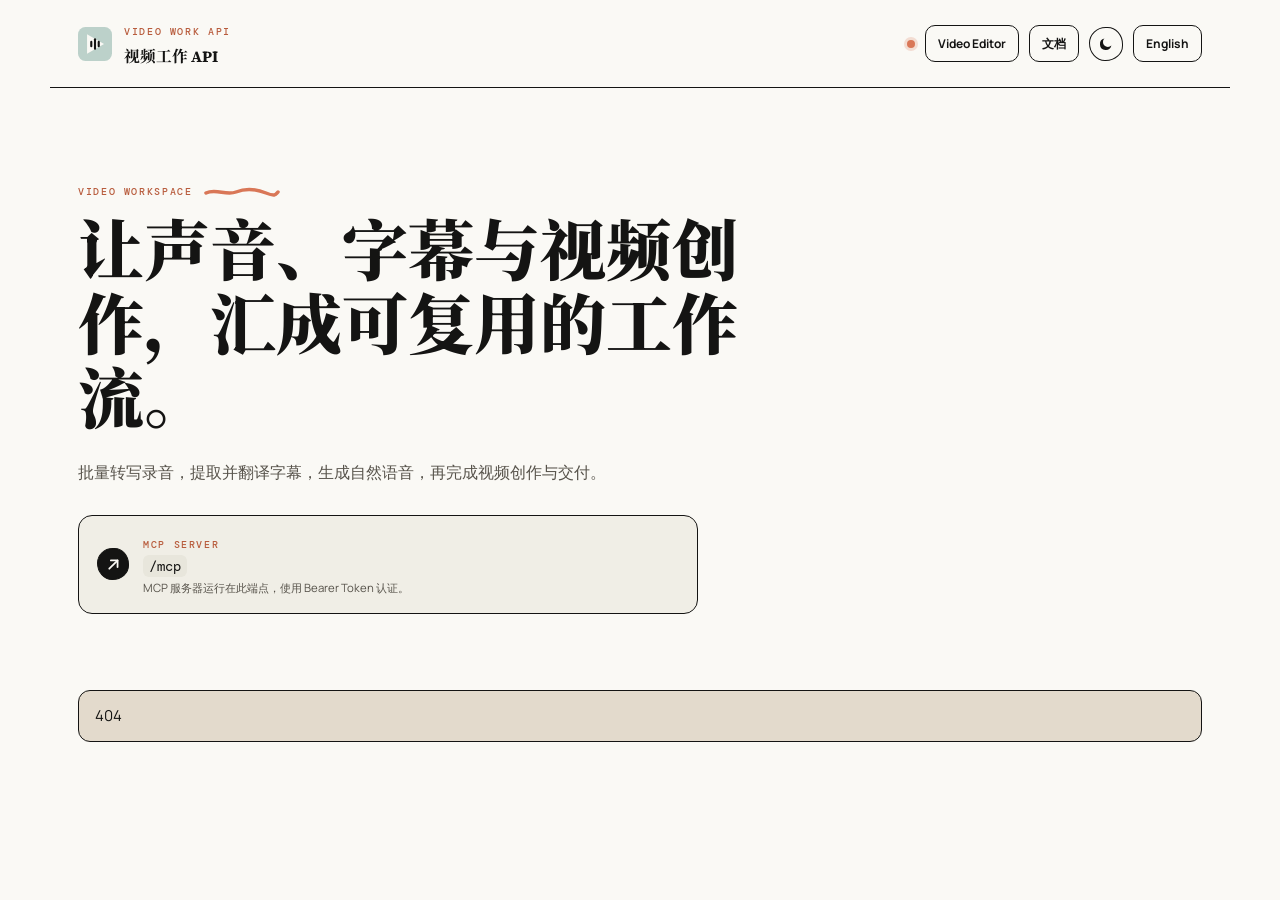
==== commit eb228422: "feat: add batch FunASR transcription workflow Add sandboxed recording inputs, sequential streaming u" ====
--- a/static/index.html
+++ b/static/index.html
@@ -6,7 +6,7 @@
   <script>try{document.documentElement.dataset.theme=localStorage.getItem("vwa-theme")||"light"}catch(e){document.documentElement.dataset.theme="light"}</script>
   <title>Video Work API · 视频工作 API</title>
   <link rel="icon" type="image/svg+xml" href="/static/favicon.svg?v=20260726-logo">
-  <link rel="stylesheet" href="/static/styles.css?v=20260726-logo">
+  <link rel="stylesheet" href="/static/styles.css?v=20260728-landing-session">
   <script src="/static/theme.js?v=20260721" defer></script>
 </head>
 <body>
@@ -31,23 +31,9 @@
   <main>
     <section class="hero">
       <div class="hero-copy">
-        <p class="eyebrow" data-i18n="workspaceEyebrow">VOICE WORKSPACE</p>
-        <h1 data-i18n="workspaceTitle">把声音，变成可复用的创作资产。</h1>
-        <p class="hero-lead" data-i18n="workspaceLead">导入有明确授权的参考音频，保存精确逐字稿，然后生成自然、稳定的语音。</p>
-      </div>
-      <div class="hero-visual">
-        <svg class="hero-art" viewBox="0 0 440 380" role="img" aria-hidden="true" xmlns="http://www.w3.org/2000/svg">
-          <path id="ivory-carrier" fill="#FAF9F5" d="M222 47 C 301 41, 367 95, 373 176 C 379 255, 331 323, 237 331 C 151 338, 75 301, 67 207 C 59 121, 143 53, 222 47 Z"/>
-          <circle id="voice-source" cx="192" cy="150" r="17" fill="#141413"/>
-          <g fill="none" stroke="#141413" stroke-width="7" stroke-linecap="round">
-            <path id="ripple-1" d="M232 118 C 256 131, 258 172, 234 188"/>
-            <path id="ripple-2" d="M260 98 C 302 120, 306 186, 262 210"/>
-            <path id="ripple-3" d="M290 78 C 348 110, 352 200, 292 232"/>
-            <path id="wave-band" d="M96 288 C 106 266, 116 264, 126 287 C 136 310, 146 311, 156 288 C 166 268, 176 267, 186 289 C 196 310, 206 310, 216 289 C 226 270, 236 270, 246 290 C 256 309, 266 308, 276 289 C 286 272, 296 272, 306 290 C 316 307, 326 306, 336 290 C 346 276, 356 275, 366 287"/>
-          </g>
-          <circle cx="332" cy="96" r="8" fill="#141413"/>
-          <circle cx="110" cy="230" r="7" fill="#141413"/>
-        </svg>
+        <p class="eyebrow" data-i18n="workspaceEyebrow">VIDEO WORKSPACE</p>
+        <h1 data-i18n="workspaceTitle">让声音、字幕与视频创作，汇成可复用的工作流。</h1>
+        <p class="hero-lead" data-i18n="workspaceLead">批量转写录音，提取并翻译字幕，生成自然语音，再完成视频创作与交付。</p>
         <div class="endpoint-card">
           <div class="endpoint-icon" aria-hidden="true"><svg viewBox="0 0 16 16" fill="none" stroke="currentColor" stroke-width="1.9" stroke-linecap="round" stroke-linejoin="round"><path d="M3.5 12.5 L 12.2 3.8"/><path d="M5.2 3.6 L 12.4 3.5 L 12.3 10.7"/></svg></div>
           <div><span class="endpoint-label" data-i18n="endpointLabel">MCP SERVER</span><strong><code>/mcp</code></strong><p data-i18n="mcpHint">MCP 服务器运行在此端点，使用 Bearer Token 认证。</p><button id="copyAgentPrompt" class="secondary compact endpoint-copy hidden" type="button" data-i18n="copyAgentPrompt">复制 Agent 提示词</button></div>
@@ -63,6 +49,7 @@
     <section id="loginView" class="card auth-card hidden">
       <span class="step-badge">02</span>
       <h2 data-i18n="loginTitle">管理员登录</h2><form id="loginForm"><label><span data-i18n="passwordShort">密码</span><input name="password" type="password" required autocomplete="current-password"></label><button data-i18n="login">登录</button></form>
+      <p class="hint" data-i18n="loginSessionHint">登录后，此设备将保持登录 30 天；退出或重置密码会立即失效。</p>
       <div class="auth-divider"><span data-i18n="or">或</span></div>
       <button id="passkeyLogin" class="secondary hidden" type="button" data-i18n="passkeyLogin">使用 Passkey 登录</button>
       <p id="passkeyLoginSupport" class="hint hidden" data-i18n="passkeyUnsupported">当前浏览器或连接不支持 Passkey；远程访问请使用 HTTPS。</p>
@@ -123,8 +110,29 @@
           <div id="subtitleJobs" class="job-list"></div>
         </div>
       </section>
+      <section class="card audio-transcription">
+        <div class="section-heading"><div><p class="eyebrow" data-i18n="audioTranscriptionEyebrow">TRANSCRIBE</p><h2 data-i18n="audioTranscriptionTitle">录音转文字</h2><p class="section-lead" data-i18n="audioTranscriptionLead">批量上传录音文件，用 FunASR 获取可复制文本和时间码。</p></div><span class="section-number">03</span></div>
+        <form id="audioTranscriptionForm">
+          <div class="grow upload-field">
+            <span data-i18n="audioTranscriptionUpload">录音文件（WAV、MP3、AAC、M4A、FLAC；最多 50 个）</span>
+            <div class="upload-control">
+              <input id="audioTranscriptionFile" name="audio" type="file" multiple accept=".wav,.mp3,.aac,.m4a,.flac" class="visually-hidden" aria-describedby="audioTranscriptionCount audioTranscriptionError">
+              <button id="audioTranscriptionFileButton" type="button" class="secondary compact" data-i18n="chooseAudio">选择录音文件</button>
+              <span id="audioTranscriptionFileName" class="upload-name" data-i18n="audioTranscriptionNoFile">未选择录音文件</span>
+              <button id="audioTranscriptionFileClear" type="button" class="secondary compact hidden" data-i18n-aria-label="clearFiles" aria-label="清空已选文件" data-i18n="clear">清空</button>
+            </div>
+          </div>
+          <div class="batch-toolbar"><span id="audioTranscriptionCount" class="batch-count"></span><span id="audioTranscriptionError" class="field-error" role="alert"></span></div>
+          <button id="audioTranscriptionButton" type="submit">转写 0 个录音</button>
+        </form>
+        <p class="hint" data-i18n="audioTranscriptionHint">使用现有 FunClip stage-1 FunASR Paraformer；浏览器逐个上传并转写，不会进行第二次转写。</p>
+        <div id="audioTranscriptionBatch" class="batch-results hidden">
+          <div class="batch-progress"><span id="audioTranscriptionProgressText" role="status" aria-live="polite" aria-atomic="true"></span><progress id="audioTranscriptionProgress" max="1" value="0"></progress><button id="retryAudioTranscriptionFailures" type="button" class="secondary compact hidden"></button></div>
+          <div id="audioTranscriptionJobs" class="job-list"></div>
+        </div>
+      </section>
       <section class="card translate">
-        <div class="section-heading"><div><p class="eyebrow" data-i18n="translateEyebrow">TRANSLATE</p><h2 data-i18n="translateTitle">多语言翻译</h2><p class="section-lead" data-i18n="translateLead">使用 MADLAD-400-3B 翻译纯文本或 SRT 字幕；英文与俄语排在语言列表前两位。</p></div><span class="section-number">03</span></div>
+        <div class="section-heading"><div><p class="eyebrow" data-i18n="translateEyebrow">TRANSLATE</p><h2 data-i18n="translateTitle">多语言翻译</h2><p class="section-lead" data-i18n="translateLead">使用 MADLAD-400-3B 翻译纯文本或 SRT 字幕；英文与俄语排在语言列表前两位。</p></div><span class="section-number">04</span></div>
         <form id="translateForm">
           <label><span data-i18n="targetLang">目标语言</span>
             <select id="targetLang" name="target_lang" required>
@@ -146,7 +154,7 @@
         </div>
       </section>
       <section class="card passkeys">
-        <div class="section-heading"><div><p class="eyebrow">PASSKEYS</p><h2 data-i18n="passkeysTitle">Passkey 管理</h2><p class="section-lead" data-i18n="passkeysLead">添加本机或安全密钥，下次可免输密码登录。</p></div><span class="section-number">04</span></div>
+        <div class="section-heading"><div><p class="eyebrow">PASSKEYS</p><h2 data-i18n="passkeysTitle">Passkey 管理</h2><p class="section-lead" data-i18n="passkeysLead">添加本机或安全密钥，下次可免输密码登录。</p></div><span class="section-number">05</span></div>
         <p id="passkeySupport" class="hint hidden"></p>
         <form id="passkeyForm" class="inline"><label class="grow"><span data-i18n="passkeyName">设备名称</span><input name="name" maxlength="100" required placeholder="MacBook Touch ID"></label><button data-i18n="addPasskey">添加 Passkey</button></form>
         <div id="passkeyList" class="passkey-list"></div>
@@ -186,6 +194,6 @@
   </template>
   <script src="/static/batch-core.js?v=20260722e"></script>
   <script src="/static/agent-prompt.js?v=20260722-1"></script>
-  <script src="/static/app.js?v=20260724-translate"></script>
+  <script src="/static/app.js?v=20260728-landing-session"></script>
 </body>
 </html>
--- a/static/styles.css
+++ b/static/styles.css
@@ -96,12 +96,9 @@
 
 /* ——— hero ——— */
 .hero {
-  display: grid;
-  grid-template-columns: 1.15fr .85fr;
-  align-items: center;
-  gap: 56px;
   padding: 88px 0 76px;
 }
+.hero-copy { max-width: 720px; }
 .hero .eyebrow { display: flex; align-items: center; gap: 12px; }
 .hero .eyebrow::after {
   content: "";
@@ -109,7 +106,6 @@
   background: url("data:image/svg+xml,%3Csvg xmlns='http://www.w3.org/2000/svg' width='76' height='12' viewBox='0 0 76 12'%3E%3Cpath d='M2 7 C 12 2, 22 10, 32 6 S 52 3, 62 7 S 72 8, 74 6' fill='none' stroke='%23D97757' stroke-width='3.5' stroke-linecap='round'/%3E%3C/svg%3E") center / contain no-repeat;
 }
 .hero h1 {
-  max-width: 720px;
   margin: 18px 0 22px;
   font-family: var(--serif);
   font-weight: 900;
@@ -118,20 +114,10 @@
 }
 .hero-lead { max-width: 560px; margin: 0; color: var(--ink-soft); font-size: 1.06rem; }
 
-/* hero illustration: accent field + ivory carrier + ink gesture (inline SVG) */
-.hero-visual { display: grid; gap: 16px; align-content: center; }
-.hero-art {
-  display: block;
-  width: 100%;
-  height: auto;
-  border: 1.5px solid var(--ink);
-  border-radius: 28px;
-  background: var(--surface-tint);
-  box-shadow: 8px 8px 0 var(--paper-3);
-}
-
 .endpoint-card {
   display: flex; gap: 14px; align-items: center;
+  max-width: 620px;
+  margin-top: 30px;
   padding: 15px 18px;
   border: 1.5px solid var(--ink);
   border-radius: 14px;
@@ -613,7 +599,7 @@
 
 /* ——— responsive ——— */
 @media (max-width: 820px) {
-  .hero { grid-template-columns: 1fr; padding: 56px 0 46px; gap: 34px; }
+  .hero { padding: 56px 0 46px; }
   .hero h1 { font-size: clamp(2.3rem, 10vw, 3.6rem); }
   .endpoint-row { grid-template-columns: 74px 1fr 1.4fr; }
   .endpoint-row span:nth-child(3) { display: none; }
